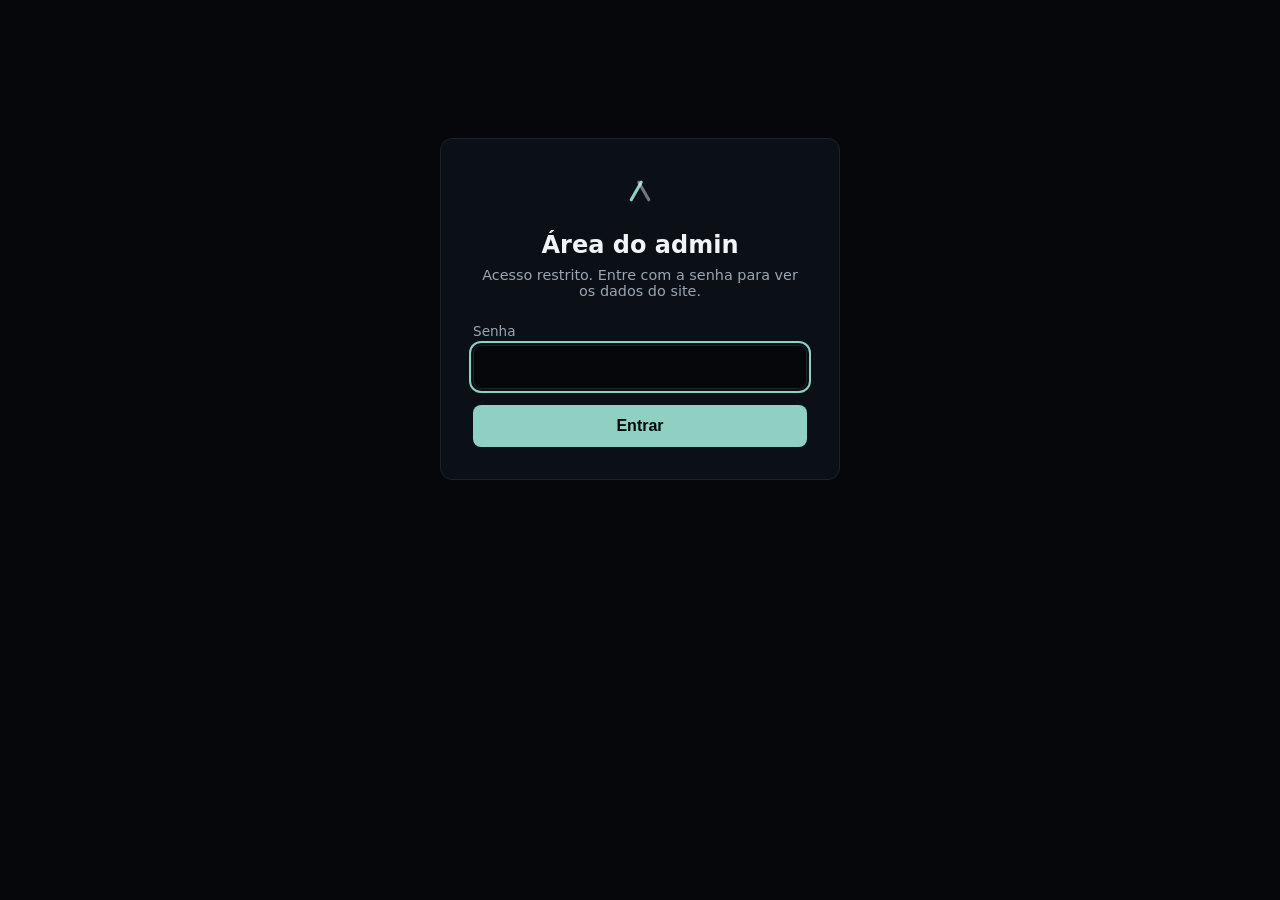
==== hyoga/area/index.html @ 6fb891f3 "feat: área do admin em /hyoga/area — login, analytics e mensagens do formulário (Vercel KV)" ====
<!DOCTYPE html>
<html lang="pt-BR">
<head>
  <meta charset="UTF-8">
  <meta name="viewport" content="width=device-width, initial-scale=1.0">
  <title>Área do admin — Hyoga</title>
  <link rel="icon" href="/favicon.svg" type="image/svg+xml">
  <link rel="stylesheet" href="admin.css">
</head>
<body>
  <main class="wrap">

    <!-- Tela de login -->
    <section id="tela-login" class="card login" hidden>
      <div class="logo-admin" aria-hidden="true">
        <svg viewBox="0 0 64 64" width="40" height="40">
          <path d="M18 46 L34 18" stroke="#8ED0C2" stroke-width="5" stroke-linecap="round" fill="none"/>
          <path d="M46 46 L30 18" stroke="#F2F5F7" stroke-width="5" stroke-linecap="round" fill="none" opacity=".45"/>
        </svg>
      </div>
      <h1>Área do admin</h1>
      <p class="login-sub">Acesso restrito. Entre com a senha para ver os dados do site.</p>
      <form id="form-login" autocomplete="off">
        <label for="senha">Senha</label>
        <input type="password" id="senha" name="senha" required autocomplete="current-password">
        <p class="erro" id="erro-login" role="alert" hidden></p>
        <button type="submit" id="btn-entrar">Entrar</button>
      </form>
    </section>

    <!-- Painel com os dados -->
    <section id="tela-painel" hidden>
      <header class="painel-topo">
        <p class="marca">HYOGA — Área do admin</p>
        <button type="button" id="btn-sair" class="botao-secundario">Sair</button>
      </header>

      <h1>Visão geral</h1>

      <div class="grade" id="grade-stats"></div>

      <h2>Mensagens do formulário</h2>
      <p class="vazio" id="sem-msgs" hidden>Nenhuma mensagem recebida ainda. As mensagens enviadas pelo formulário do site aparecem aqui.</p>
      <div class="lista" id="lista-msgs"></div>
    </section>

  </main>
  <script src="admin.js"></script>
</body>
</html>
---- hyoga/area/admin.css ----
/* Área do admin — mesma linguagem visual do site, mais simples */
:root {
  --bg: #05070A;
  --bg-2: #0B0F16;
  --cyan: #8ED0C2;
  --cyan-hover: #6FB8A8;
  --texto: #F2F5F7;
  --texto-2: #9AA6B2;
  --borda: #1C232C;
  --erro: #FF5C5C;
}

* {
  box-sizing: border-box;
  margin: 0;
  padding: 0;
}

body {
  background: var(--bg);
  color: var(--texto);
  font-family: system-ui, -apple-system, 'Segoe UI', Roboto, sans-serif;
  min-height: 100vh;
  padding: 48px 16px;
}

.wrap {
  max-width: 900px;
  margin: 0 auto;
}

[hidden] {
  display: none !important;
}

/* ---- login ---- */
.login {
  max-width: 400px;
  margin: 10vh auto 0;
  text-align: center;
}

.logo-admin {
  margin-bottom: 16px;
}

h1 {
  font-size: 1.5rem;
  margin-bottom: 8px;
}

.login-sub {
  color: var(--texto-2);
  font-size: 0.9rem;
  margin-bottom: 24px;
}

.card {
  background: var(--bg-2);
  border: 1px solid var(--borda);
  border-radius: 12px;
  padding: 32px;
}

form label {
  display: block;
  text-align: left;
  font-size: 0.85rem;
  color: var(--texto-2);
  margin-bottom: 6px;
}

input {
  width: 100%;
  background: var(--bg);
  border: 1px solid var(--borda);
  border-radius: 8px;
  color: var(--texto);
  padding: 12px 14px;
  font-size: 1rem;
  margin-bottom: 16px;
}

input:focus-visible {
  outline: 2px solid var(--cyan);
  outline-offset: 2px;
}

button {
  width: 100%;
  background: var(--cyan);
  color: #05070A;
  border: 0;
  border-radius: 8px;
  padding: 12px 16px;
  font-size: 1rem;
  font-weight: 600;
  cursor: pointer;
}

button:hover {
  background: var(--cyan-hover);
}

button:disabled {
  opacity: 0.6;
  cursor: default;
}

.erro {
  color: var(--erro);
  font-size: 0.85rem;
  text-align: left;
  margin: -8px 0 16px;
}

/* ---- painel ---- */
.painel-topo {
  display: flex;
  justify-content: space-between;
  align-items: center;
  margin-bottom: 32px;
}

.marca {
  color: var(--texto-2);
  font-size: 0.8rem;
  letter-spacing: 0.12em;
  text-transform: uppercase;
}

.botao-secundario {
  width: auto;
  background: transparent;
  color: var(--cyan);
  border: 1px solid var(--cyan);
  padding: 8px 16px;
  font-size: 0.85rem;
}

.botao-secundario:hover {
  background: rgba(142, 208, 194, 0.1);
}

.grade {
  display: grid;
  grid-template-columns: repeat(auto-fit, minmax(160px, 1fr));
  gap: 12px;
  margin-bottom: 40px;
}

.stat {
  background: var(--bg-2);
  border: 1px solid var(--borda);
  border-radius: 12px;
  padding: 20px;
}

.stat-numero {
  font-size: 1.8rem;
  font-weight: 700;
  color: var(--cyan);
}

.stat-nome {
  color: var(--texto-2);
  font-size: 0.8rem;
  margin-top: 4px;
}

h2 {
  font-size: 1.1rem;
  margin-bottom: 16px;
}

.lista {
  display: flex;
  flex-direction: column;
  gap: 12px;
}

.msg {
  background: var(--bg-2);
  border: 1px solid var(--borda);
  border-radius: 12px;
  padding: 16px 20px;
}

.msg-topo {
  display: flex;
  justify-content: space-between;
  gap: 12px;
  margin-bottom: 8px;
}

.msg-nome {
  font-weight: 600;
}

.msg-data {
  color: var(--texto-2);
  font-size: 0.8rem;
  white-space: nowrap;
}

.msg-linha {
  color: var(--texto-2);
  font-size: 0.9rem;
  line-height: 1.6;
}

.msg-linha strong {
  color: var(--texto);
  font-weight: 500;
}

.vazio {
  color: var(--texto-2);
  font-size: 0.9rem;
  margin-bottom: 16px;
}
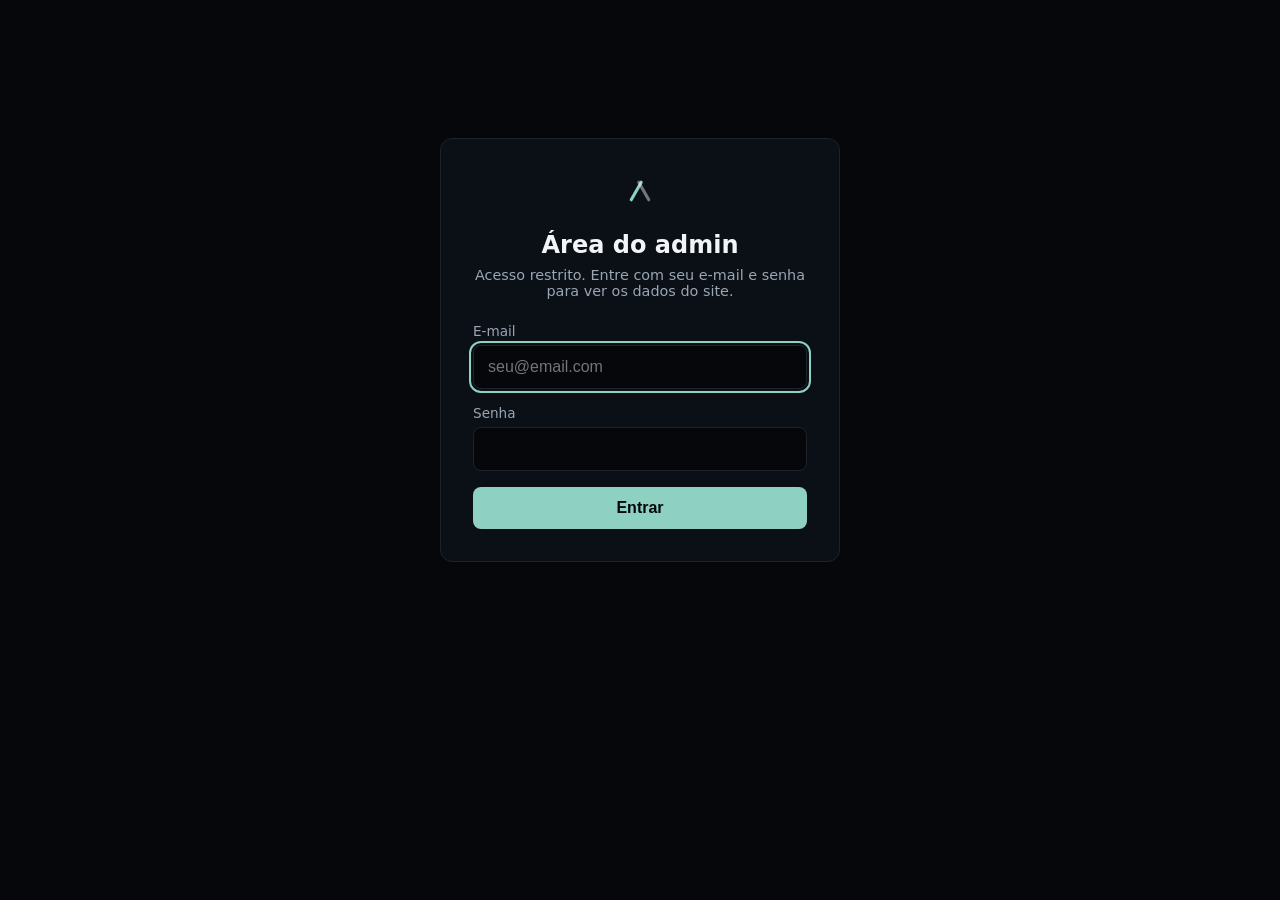
==== commit ed6c1961: "feat: login da área admin via Firebase Auth com rate limit" ====
--- a/hyoga/area/index.html
+++ b/hyoga/area/index.html
@@ -10,7 +10,7 @@
 <body>
   <main class="wrap">
 
-    <!-- Tela de login -->
+    
     <section id="tela-login" class="card login" hidden>
       <div class="logo-admin" aria-hidden="true">
         <svg viewBox="0 0 64 64" width="40" height="40">
@@ -19,8 +19,10 @@
         </svg>
       </div>
       <h1>Área do admin</h1>
-      <p class="login-sub">Acesso restrito. Entre com a senha para ver os dados do site.</p>
-      <form id="form-login" autocomplete="off">
+      <p class="login-sub">Acesso restrito. Entre com seu e-mail e senha para ver os dados do site.</p>
+      <form id="form-login" autocomplete="on">
+        <label for="email">E-mail</label>
+        <input type="email" id="email" name="email" required autocomplete="username" placeholder="seu@email.com">
         <label for="senha">Senha</label>
         <input type="password" id="senha" name="senha" required autocomplete="current-password">
         <p class="erro" id="erro-login" role="alert" hidden></p>
@@ -28,7 +30,7 @@
       </form>
     </section>
 
-    <!-- Painel com os dados -->
+    
     <section id="tela-painel" hidden>
       <header class="painel-topo">
         <p class="marca">HYOGA — Área do admin</p>
--- a/hyoga/area/admin.css
+++ b/hyoga/area/admin.css
@@ -1,4 +1,4 @@
-/* Área do admin — mesma linguagem visual do site, mais simples */
+
 :root {
   --bg: #05070A;
   --bg-2: #0B0F16;
@@ -33,7 +33,6 @@
   display: none !important;
 }
 
-/* ---- login ---- */
 .login {
   max-width: 400px;
   margin: 10vh auto 0;
@@ -114,7 +113,6 @@
   margin: -8px 0 16px;
 }
 
-/* ---- painel ---- */
 .painel-topo {
   display: flex;
   justify-content: space-between;
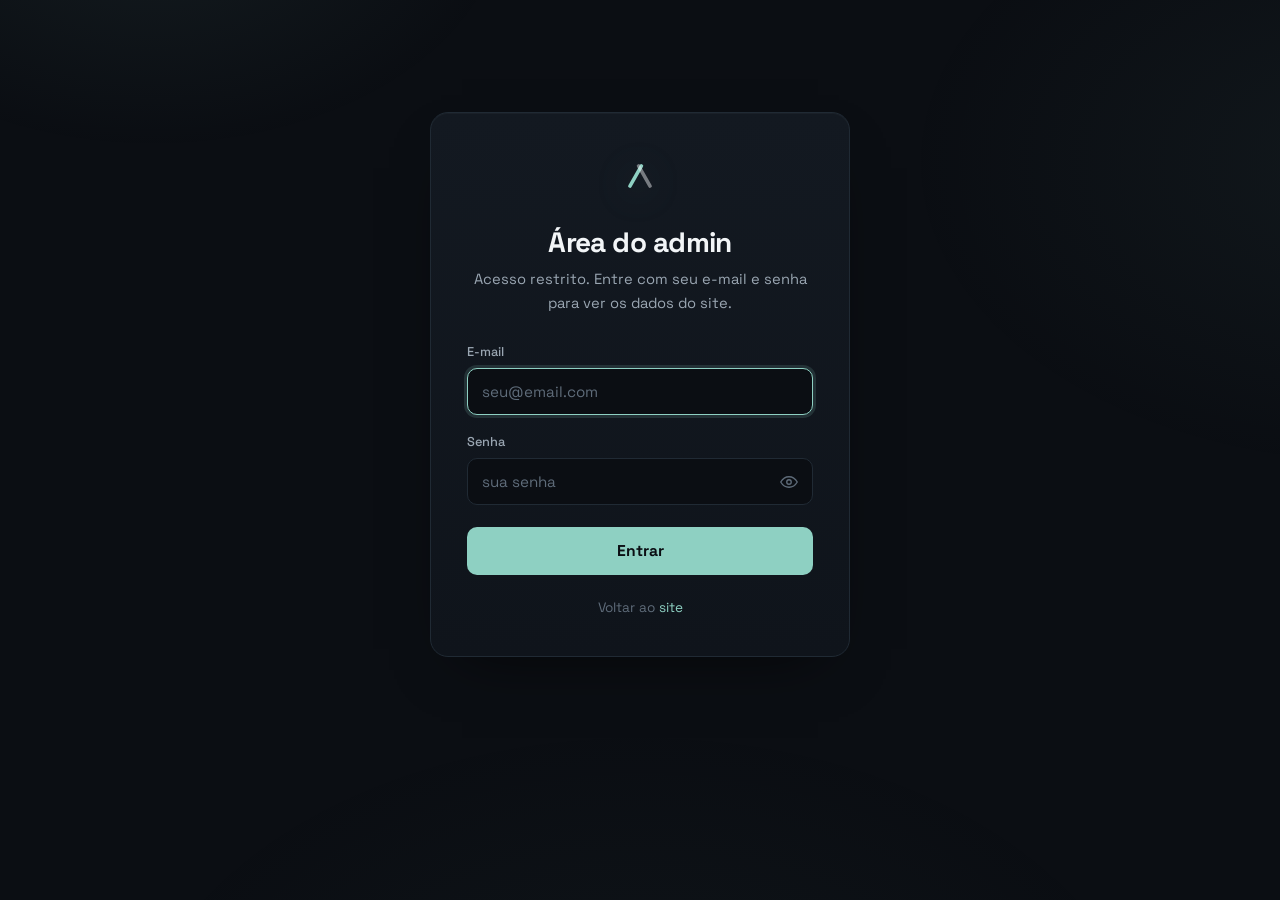
==== commit 45bf3075: "feat: redesenho do painel admin (login, stats com icones, filtro de mensagens)" ====
--- a/hyoga/area/index.html
+++ b/hyoga/area/index.html
@@ -3,17 +3,22 @@
 <head>
   <meta charset="UTF-8">
   <meta name="viewport" content="width=device-width, initial-scale=1.0">
+  <meta name="color-scheme" content="dark">
   <title>Área do admin — Hyoga</title>
   <link rel="icon" href="/favicon.svg" type="image/svg+xml">
-  <link rel="stylesheet" href="admin.css">
+  <link rel="preconnect" href="https://fonts.googleapis.com">
+  <link rel="preconnect" href="https://fonts.gstatic.com" crossorigin>
+  <link href="https://fonts.googleapis.com/css2?family=Space+Grotesk:wght@400;500;600;700&display=swap" rel="stylesheet">
+  <link rel="stylesheet" href="/hyoga/area/admin.css">
 </head>
 <body>
+  <div class="brilho" aria-hidden="true"></div>
+
   <main class="wrap">
 
-    
     <section id="tela-login" class="card login" hidden>
       <div class="logo-admin" aria-hidden="true">
-        <svg viewBox="0 0 64 64" width="40" height="40">
+        <svg viewBox="0 0 64 64" width="46" height="46">
           <path d="M18 46 L34 18" stroke="#8ED0C2" stroke-width="5" stroke-linecap="round" fill="none"/>
           <path d="M46 46 L30 18" stroke="#F2F5F7" stroke-width="5" stroke-linecap="round" fill="none" opacity=".45"/>
         </svg>
@@ -21,32 +26,96 @@
       <h1>Área do admin</h1>
       <p class="login-sub">Acesso restrito. Entre com seu e-mail e senha para ver os dados do site.</p>
       <form id="form-login" autocomplete="on">
-        <label for="email">E-mail</label>
-        <input type="email" id="email" name="email" required autocomplete="username" placeholder="seu@email.com">
-        <label for="senha">Senha</label>
-        <input type="password" id="senha" name="senha" required autocomplete="current-password">
+        <div class="campo">
+          <label for="email">E-mail</label>
+          <input type="email" id="email" name="email" required autocomplete="username" placeholder="seu@email.com">
+        </div>
+        <div class="campo">
+          <label for="senha">Senha</label>
+          <div class="input-senha">
+            <input type="password" id="senha" name="senha" required autocomplete="current-password" placeholder="sua senha">
+            <button type="button" id="btn-ver-senha" class="ver-senha" aria-label="Mostrar senha" aria-pressed="false">
+              <svg class="icone-olho" viewBox="0 0 24 24" aria-hidden="true"><path d="M1 12s4-7 11-7 11 7 11 7-4 7-11 7S1 12 1 12z"/><circle cx="12" cy="12" r="3"/></svg>
+              <svg class="icone-olho-fechado" viewBox="0 0 24 24" aria-hidden="true"><path d="M17.94 17.94A10.07 10.07 0 0 1 12 20c-7 0-11-8-11-8a18.45 18.45 0 0 1 5.06-5.94M9.9 4.24A9.12 9.12 0 0 1 12 4c7 0 11 8 11 8a18.5 18.5 0 0 1-2.16 3.19m-6.72-1.07a3 3 0 1 1-4.24-4.24"/><path d="M1 1l22 22"/></svg>
+            </button>
+          </div>
+        </div>
         <p class="erro" id="erro-login" role="alert" hidden></p>
         <button type="submit" id="btn-entrar">Entrar</button>
       </form>
+      <p class="login-voltar">Voltar ao <a href="/">site</a></p>
     </section>
 
-    
     <section id="tela-painel" hidden>
       <header class="painel-topo">
-        <p class="marca">HYOGA — Área do admin</p>
-        <button type="button" id="btn-sair" class="botao-secundario">Sair</button>
+        <div class="marca">
+          <svg class="marca-mark" viewBox="0 0 64 64" aria-hidden="true">
+            <path d="M18 46 L34 18" stroke="#8ED0C2" stroke-width="5" stroke-linecap="round" fill="none"/>
+            <path d="M46 46 L30 18" stroke="#F2F5F7" stroke-width="5" stroke-linecap="round" fill="none" opacity=".45"/>
+          </svg>
+          <div class="marca-texto">
+            <p class="marca-nome">HYOGA</p>
+            <p class="marca-sub">Área do admin</p>
+          </div>
+        </div>
+        <div class="topo-acoes">
+          <button type="button" id="btn-atualizar" class="botao-icone" aria-label="Atualizar dados" title="Atualizar dados">
+            <svg viewBox="0 0 24 24" aria-hidden="true"><path d="M21 12a9 9 0 1 1-2.64-6.36"/><path d="M21 3v6h-6"/></svg>
+          </button>
+          <button type="button" id="btn-sair" class="botao-secundario">Sair</button>
+        </div>
       </header>
 
-      <h1>Visão geral</h1>
+      <div class="cabecalho-painel">
+        <div>
+          <h1>Visão geral</h1>
+          <p class="data-hoje" id="data-hoje"></p>
+        </div>
+        <p class="ultima-atualizacao" id="ultima-atualizacao" hidden></p>
+      </div>
 
-      <div class="grade" id="grade-stats"></div>
+      <div class="skeleton" id="skeleton-stats" aria-hidden="true">
+        <div class="sk sk-destaque"></div>
+        <div class="sk sk-destaque"></div>
+        <div class="sk sk-linha"></div>
+        <div class="sk sk-rede"></div>
+        <div class="sk sk-rede"></div>
+        <div class="sk sk-rede"></div>
+        <div class="sk sk-rede"></div>
+        <div class="sk sk-rede"></div>
+        <div class="sk sk-rede"></div>
+        <div class="sk sk-rede"></div>
+      </div>
 
-      <h2>Mensagens do formulário</h2>
-      <p class="vazio" id="sem-msgs" hidden>Nenhuma mensagem recebida ainda. As mensagens enviadas pelo formulário do site aparecem aqui.</p>
-      <div class="lista" id="lista-msgs"></div>
+      <div id="conteudo-stats" hidden>
+        <div class="grade grade-destaque" id="stats-destaque"></div>
+        <div class="secao">
+          <h2>Redes e links</h2>
+          <div class="grade grade-redes" id="grade-redes"></div>
+        </div>
+      </div>
+
+      <section class="secao secao-msgs" aria-labelledby="titulo-msgs">
+        <div class="msgs-topo">
+          <div>
+            <h2 id="titulo-msgs">Mensagens do formulário</h2>
+            <p class="msgs-sub" id="msgs-sub"></p>
+          </div>
+          <div class="busca">
+            <svg viewBox="0 0 24 24" aria-hidden="true"><circle cx="11" cy="11" r="7"/><path d="M21 21l-4.3-4.3"/></svg>
+            <input type="search" id="busca-msgs" placeholder="Filtrar mensagens" aria-label="Filtrar mensagens">
+          </div>
+        </div>
+        <div class="vazio" id="sem-msgs" hidden>
+          <svg class="vazio-icone" viewBox="0 0 24 24" aria-hidden="true"><rect x="2" y="4" width="20" height="16" rx="2"/><path d="M22 6l-10 7L2 6"/></svg>
+          <p class="vazio-titulo" id="sem-msgs-titulo">Nenhuma mensagem ainda</p>
+          <p class="vazio-texto" id="sem-msgs-texto">As mensagens enviadas pelo formulário do site aparecem aqui.</p>
+        </div>
+        <div class="lista" id="lista-msgs"></div>
+      </section>
     </section>
 
   </main>
-  <script src="admin.js"></script>
+  <script src="/hyoga/area/admin.js"></script>
 </body>
 </html>
--- a/hyoga/area/admin.css
+++ b/hyoga/area/admin.css
@@ -1,13 +1,20 @@
 
 :root {
-  --bg: #05070A;
-  --bg-2: #0B0F16;
+  --bg: #0B0E13;
+  --bg-2: #11161D;
+  --bg-3: #151C24;
   --cyan: #8ED0C2;
-  --cyan-hover: #6FB8A8;
+  --cyan-forte: #6FB8A8;
+  --cyan-suave: rgba(142, 208, 194, 0.12);
   --texto: #F2F5F7;
   --texto-2: #9AA6B2;
-  --borda: #1C232C;
-  --erro: #FF5C5C;
+  --texto-3: #5F6C7A;
+  --borda: #202A34;
+  --borda-2: #2C3946;
+  --erro: #FF6B6B;
+  --raio: 14px;
+  --raio-2: 10px;
+  --transicao: 180ms ease;
 }
 
 * {
@@ -16,159 +23,545 @@
   padding: 0;
 }
 
+html {
+  scroll-behavior: smooth;
+}
+
 body {
   background: var(--bg);
   color: var(--texto);
-  font-family: system-ui, -apple-system, 'Segoe UI', Roboto, sans-serif;
-  min-height: 100vh;
-  padding: 48px 16px;
-}
-
-.wrap {
-  max-width: 900px;
-  margin: 0 auto;
+  font-family: 'Space Grotesk', system-ui, -apple-system, 'Segoe UI', Roboto, sans-serif;
+  min-height: 100dvh;
+  padding: 40px 20px 64px;
+  -webkit-font-smoothing: antialiased;
 }
 
 [hidden] {
   display: none !important;
 }
 
+::selection {
+  background: rgba(142, 208, 194, 0.3);
+}
+
+::-webkit-scrollbar {
+  width: 10px;
+}
+
+::-webkit-scrollbar-track {
+  background: transparent;
+}
+
+::-webkit-scrollbar-thumb {
+  background: #232D38;
+  border-radius: 999px;
+  border: 2px solid var(--bg);
+}
+
+.brilho {
+  position: fixed;
+  inset: 0;
+  z-index: 0;
+  pointer-events: none;
+  background:
+    radial-gradient(600px 400px at 12% -10%, rgba(142, 208, 194, 0.07), transparent 60%),
+    radial-gradient(800px 520px at 108% 18%, rgba(142, 208, 194, 0.05), transparent 60%),
+    radial-gradient(900px 600px at 50% 120%, rgba(142, 208, 194, 0.04), transparent 60%);
+}
+
+.wrap {
+  position: relative;
+  z-index: 1;
+  max-width: 1060px;
+  margin: 0 auto;
+}
+
 .login {
-  max-width: 400px;
-  margin: 10vh auto 0;
+  max-width: 420px;
+  margin: 8vh auto 0;
   text-align: center;
+  background: linear-gradient(180deg, #131921, #0F141B);
+  border: 1px solid var(--borda);
+  border-radius: 18px;
+  padding: 40px 36px;
+  box-shadow: 0 24px 60px -32px rgba(0, 0, 0, 0.75), inset 0 1px 0 rgba(255, 255, 255, 0.03);
 }
 
 .logo-admin {
-  margin-bottom: 16px;
+  margin-bottom: 20px;
+}
+
+.logo-admin svg {
+  filter: drop-shadow(0 6px 18px rgba(142, 208, 194, 0.25));
 }
 
 h1 {
-  font-size: 1.5rem;
+  font-size: clamp(1.5rem, 3vw, 1.75rem);
+  font-weight: 700;
+  letter-spacing: -0.02em;
   margin-bottom: 8px;
 }
 
 .login-sub {
   color: var(--texto-2);
-  font-size: 0.9rem;
-  margin-bottom: 24px;
-}
-
-.card {
-  background: var(--bg-2);
-  border: 1px solid var(--borda);
-  border-radius: 12px;
-  padding: 32px;
+  font-size: 0.92rem;
+  line-height: 1.6;
+  margin-bottom: 28px;
+}
+
+.campo {
+  margin-bottom: 18px;
+  text-align: left;
 }
 
 form label {
   display: block;
-  text-align: left;
-  font-size: 0.85rem;
+  font-size: 0.8rem;
+  font-weight: 500;
   color: var(--texto-2);
-  margin-bottom: 6px;
+  margin-bottom: 8px;
 }
 
 input {
   width: 100%;
   background: var(--bg);
   border: 1px solid var(--borda);
-  border-radius: 8px;
+  border-radius: var(--raio-2);
   color: var(--texto);
-  padding: 12px 14px;
-  font-size: 1rem;
-  margin-bottom: 16px;
+  padding: 13px 14px;
+  font-size: 0.95rem;
+  font-family: inherit;
+  transition: border-color var(--transicao), box-shadow var(--transicao), background var(--transicao);
+}
+
+input:hover {
+  border-color: var(--borda-2);
+}
+
+input:focus {
+  outline: none;
+  border-color: var(--cyan);
+  box-shadow: 0 0 0 3px rgba(142, 208, 194, 0.14);
 }
 
 input:focus-visible {
-  outline: 2px solid var(--cyan);
-  outline-offset: 2px;
-}
-
-button {
-  width: 100%;
-  background: var(--cyan);
-  color: #05070A;
+  outline: none;
+}
+
+input::placeholder {
+  color: var(--texto-3);
+}
+
+.input-senha {
+  position: relative;
+}
+
+.input-senha input {
+  padding-right: 46px;
+}
+
+.ver-senha {
+  position: absolute;
+  right: 7px;
+  top: 50%;
+  transform: translateY(-50%);
+  width: 34px;
+  height: 34px;
+  padding: 0;
+  display: grid;
+  place-items: center;
+  background: transparent;
   border: 0;
   border-radius: 8px;
-  padding: 12px 16px;
-  font-size: 1rem;
-  font-weight: 600;
+  color: var(--texto-3);
   cursor: pointer;
-}
-
-button:hover {
-  background: var(--cyan-hover);
-}
-
-button:disabled {
-  opacity: 0.6;
-  cursor: default;
+  transition: color var(--transicao), background var(--transicao);
+}
+
+.ver-senha:hover {
+  color: var(--texto);
+  background: rgba(255, 255, 255, 0.04);
+}
+
+.ver-senha svg {
+  width: 18px;
+  height: 18px;
+  fill: none;
+  stroke: currentColor;
+  stroke-width: 1.8;
+  stroke-linecap: round;
+  stroke-linejoin: round;
+}
+
+.icone-olho-fechado {
+  display: none;
+}
+
+.ver-senha.ativo .icone-olho {
+  display: none;
+}
+
+.ver-senha.ativo .icone-olho-fechado {
+  display: block;
 }
 
 .erro {
   color: var(--erro);
   font-size: 0.85rem;
   text-align: left;
-  margin: -8px 0 16px;
+  margin: -6px 0 14px;
+  background: rgba(255, 107, 107, 0.07);
+  border: 1px solid rgba(255, 107, 107, 0.22);
+  border-radius: 8px;
+  padding: 10px 12px;
+  line-height: 1.5;
+}
+
+button {
+  font-family: inherit;
+}
+
+#btn-entrar {
+  width: 100%;
+  background: var(--cyan);
+  color: #0B0E13;
+  border: 0;
+  border-radius: var(--raio-2);
+  padding: 14px 16px;
+  font-size: 0.98rem;
+  font-weight: 700;
+  cursor: pointer;
+  margin-top: 4px;
+  transition: background var(--transicao), transform var(--transicao), opacity var(--transicao);
+}
+
+#btn-entrar:hover {
+  background: var(--cyan-forte);
+  transform: translateY(-1px);
+}
+
+#btn-entrar:active {
+  transform: scale(0.985);
+}
+
+#btn-entrar:disabled {
+  opacity: 0.55;
+  cursor: default;
+  transform: none;
+}
+
+.login-voltar {
+  margin-top: 24px;
+  font-size: 0.85rem;
+  color: var(--texto-3);
+}
+
+.login-voltar a {
+  color: var(--cyan);
+  text-decoration: none;
+}
+
+.login-voltar a:hover {
+  text-decoration: underline;
 }
 
 .painel-topo {
+  position: sticky;
+  top: 0;
+  z-index: 10;
   display: flex;
   justify-content: space-between;
   align-items: center;
-  margin-bottom: 32px;
+  gap: 16px;
+  padding: 14px 0 18px;
+  margin-bottom: 28px;
+  background: linear-gradient(180deg, rgba(11, 14, 19, 0.94), rgba(11, 14, 19, 0.8) 72%, transparent);
 }
 
 .marca {
-  color: var(--texto-2);
+  display: flex;
+  align-items: center;
+  gap: 12px;
+}
+
+.marca-mark {
+  width: 30px;
+  height: 30px;
+}
+
+.marca-nome {
   font-size: 0.8rem;
-  letter-spacing: 0.12em;
-  text-transform: uppercase;
+  font-weight: 700;
+  letter-spacing: 0.18em;
+}
+
+.marca-sub {
+  font-size: 0.72rem;
+  color: var(--texto-3);
+  margin-top: 2px;
+}
+
+.topo-acoes {
+  display: flex;
+  align-items: center;
+  gap: 10px;
 }
 
 .botao-secundario {
   width: auto;
   background: transparent;
   color: var(--cyan);
-  border: 1px solid var(--cyan);
-  padding: 8px 16px;
+  border: 1px solid rgba(142, 208, 194, 0.35);
+  padding: 9px 18px;
+  border-radius: 999px;
   font-size: 0.85rem;
+  font-weight: 600;
+  cursor: pointer;
+  transition: background var(--transicao), border-color var(--transicao), transform var(--transicao);
 }
 
 .botao-secundario:hover {
-  background: rgba(142, 208, 194, 0.1);
+  background: var(--cyan-suave);
+  border-color: var(--cyan);
+}
+
+.botao-secundario:active {
+  transform: scale(0.97);
+}
+
+.botao-icone {
+  width: 38px;
+  height: 38px;
+  padding: 0;
+  display: grid;
+  place-items: center;
+  background: transparent;
+  border: 1px solid var(--borda);
+  border-radius: 999px;
+  color: var(--texto-2);
+  cursor: pointer;
+  transition: color var(--transicao), border-color var(--transicao), background var(--transicao);
+}
+
+.botao-icone:hover {
+  color: var(--cyan);
+  border-color: var(--borda-2);
+  background: var(--bg-2);
+}
+
+.botao-icone:active {
+  transform: scale(0.96);
+}
+
+.botao-icone:disabled {
+  opacity: 0.5;
+  cursor: default;
+}
+
+.botao-icone svg {
+  width: 16px;
+  height: 16px;
+  fill: none;
+  stroke: currentColor;
+  stroke-width: 1.8;
+  stroke-linecap: round;
+  stroke-linejoin: round;
+}
+
+.botao-icone.girando svg {
+  animation: girar 0.8s linear infinite;
+}
+
+@keyframes girar {
+  to {
+    transform: rotate(360deg);
+  }
+}
+
+.cabecalho-painel {
+  display: flex;
+  justify-content: space-between;
+  align-items: flex-end;
+  gap: 16px;
+  flex-wrap: wrap;
+  margin-bottom: 24px;
+}
+
+.data-hoje {
+  color: var(--texto-2);
+  font-size: 0.9rem;
+  margin-top: 6px;
+  text-transform: capitalize;
+}
+
+.ultima-atualizacao {
+  color: var(--texto-3);
+  font-size: 0.78rem;
+  white-space: nowrap;
 }
 
 .grade {
   display: grid;
-  grid-template-columns: repeat(auto-fit, minmax(160px, 1fr));
-  gap: 12px;
-  margin-bottom: 40px;
+  gap: 14px;
+}
+
+.grade-destaque {
+  grid-template-columns: repeat(auto-fit, minmax(240px, 1fr));
+}
+
+.grade-redes {
+  grid-template-columns: repeat(auto-fill, minmax(148px, 1fr));
 }
 
 .stat {
-  background: var(--bg-2);
+  position: relative;
+  overflow: hidden;
+  background: linear-gradient(180deg, #121820, #0F141B);
   border: 1px solid var(--borda);
-  border-radius: 12px;
-  padding: 20px;
-}
-
-.stat-numero {
-  font-size: 1.8rem;
-  font-weight: 700;
+  border-radius: var(--raio);
+  padding: 18px 20px;
+  transition: transform var(--transicao), border-color var(--transicao), background var(--transicao);
+}
+
+.stat:hover {
+  border-color: var(--borda-2);
+  transform: translateY(-2px);
+}
+
+.stat-destaque {
+  padding: 22px 24px;
+  background: linear-gradient(180deg, #131B22, #0F151C);
+  border-color: rgba(142, 208, 194, 0.16);
+}
+
+.stat-destaque::before {
+  content: '';
+  position: absolute;
+  inset: 0 auto 0 0;
+  width: 3px;
+  background: linear-gradient(180deg, var(--cyan), rgba(142, 208, 194, 0.12));
+}
+
+.stat-topo {
+  display: flex;
+  align-items: center;
+  gap: 10px;
+  margin-bottom: 14px;
+}
+
+.stat-icone {
+  width: 34px;
+  height: 34px;
+  border-radius: 10px;
+  display: grid;
+  place-items: center;
+  background: var(--cyan-suave);
   color: var(--cyan);
+  flex: none;
+}
+
+.stat-icone svg {
+  width: 17px;
+  height: 17px;
+  fill: none;
+  stroke: currentColor;
+  stroke-width: 1.8;
+  stroke-linecap: round;
+  stroke-linejoin: round;
 }
 
 .stat-nome {
   color: var(--texto-2);
-  font-size: 0.8rem;
+  font-size: 0.82rem;
+  font-weight: 500;
+}
+
+.stat-numero {
+  font-size: 2rem;
+  font-weight: 700;
+  letter-spacing: -0.02em;
+  line-height: 1.1;
+  font-variant-numeric: tabular-nums;
+  color: var(--cyan);
+}
+
+.stat-sub {
+  color: var(--texto-3);
+  font-size: 0.78rem;
+  margin-top: 8px;
+}
+
+.stat-rede .stat-icone {
+  width: 30px;
+  height: 30px;
+  border-radius: 9px;
+  margin-bottom: 12px;
+}
+
+.stat-rede .stat-numero {
+  font-size: 1.4rem;
+  color: var(--texto);
+  margin-top: 8px;
+}
+
+.secao {
+  margin-top: 36px;
+}
+
+.secao h2 {
+  font-size: 0.95rem;
+  font-weight: 600;
+  margin-bottom: 16px;
+  letter-spacing: 0.01em;
+}
+
+.secao-msgs {
+  margin-top: 44px;
+}
+
+.msgs-topo {
+  display: flex;
+  justify-content: space-between;
+  align-items: flex-end;
+  gap: 16px;
+  flex-wrap: wrap;
+  margin-bottom: 18px;
+}
+
+.msgs-sub {
+  color: var(--texto-3);
+  font-size: 0.82rem;
   margin-top: 4px;
 }
 
-h2 {
-  font-size: 1.1rem;
-  margin-bottom: 16px;
+.busca {
+  position: relative;
+  width: min(320px, 100%);
+}
+
+.busca svg {
+  position: absolute;
+  left: 13px;
+  top: 50%;
+  transform: translateY(-50%);
+  width: 15px;
+  height: 15px;
+  fill: none;
+  stroke: var(--texto-3);
+  stroke-width: 1.8;
+  stroke-linecap: round;
+  pointer-events: none;
+}
+
+.busca input {
+  padding: 10px 14px 10px 38px;
+  background: var(--bg-2);
+  border-radius: 999px;
+  font-size: 0.85rem;
+}
+
+input[type="search"]::-webkit-search-cancel-button {
+  -webkit-appearance: none;
 }
 
 .lista {
@@ -180,40 +573,237 @@
 .msg {
   background: var(--bg-2);
   border: 1px solid var(--borda);
+  border-radius: var(--raio);
+  padding: 18px 20px;
+  transition: transform var(--transicao), border-color var(--transicao), background var(--transicao);
+}
+
+.msg:hover {
+  border-color: var(--borda-2);
+  background: var(--bg-3);
+  transform: translateY(-1px);
+}
+
+.msg-topo {
+  display: flex;
+  justify-content: space-between;
+  align-items: center;
+  gap: 14px;
+  margin-bottom: 12px;
+}
+
+.msg-autor {
+  display: flex;
+  align-items: center;
+  gap: 12px;
+  min-width: 0;
+}
+
+.msg-autor-info {
+  min-width: 0;
+}
+
+.avatar {
+  width: 40px;
+  height: 40px;
   border-radius: 12px;
-  padding: 16px 20px;
-}
-
-.msg-topo {
-  display: flex;
-  justify-content: space-between;
-  gap: 12px;
-  margin-bottom: 8px;
+  background: var(--cyan-suave);
+  border: 1px solid rgba(142, 208, 194, 0.22);
+  color: var(--cyan);
+  display: grid;
+  place-items: center;
+  font-weight: 700;
+  font-size: 0.95rem;
+  flex: none;
 }
 
 .msg-nome {
   font-weight: 600;
+  font-size: 0.95rem;
+  overflow: hidden;
+  text-overflow: ellipsis;
+  white-space: nowrap;
 }
 
 .msg-data {
+  color: var(--texto-3);
+  font-size: 0.78rem;
+  margin-top: 2px;
+}
+
+.badge-elo {
+  flex: none;
+  font-size: 0.75rem;
+  font-weight: 600;
+  padding: 4px 11px;
+  border-radius: 999px;
+  color: var(--cor-elo);
+  background: color-mix(in srgb, var(--cor-elo) 14%, transparent);
+  border: 1px solid color-mix(in srgb, var(--cor-elo) 38%, transparent);
+  white-space: nowrap;
+}
+
+.msg-objetivo {
+  font-size: 0.95rem;
+  line-height: 1.55;
+  margin-bottom: 14px;
+  text-wrap: pretty;
+}
+
+.msg-metas {
+  display: flex;
+  flex-wrap: wrap;
+  gap: 10px;
+  padding-top: 12px;
+  border-top: 1px solid var(--borda);
+}
+
+.meta {
+  display: inline-flex;
+  align-items: center;
+  gap: 7px;
+  font-size: 0.82rem;
   color: var(--texto-2);
-  font-size: 0.8rem;
-  white-space: nowrap;
-}
-
-.msg-linha {
-  color: var(--texto-2);
-  font-size: 0.9rem;
-  line-height: 1.6;
-}
-
-.msg-linha strong {
+  background: var(--bg);
+  border: 1px solid var(--borda);
+  border-radius: 999px;
+  padding: 5px 12px;
+}
+
+.meta b {
   color: var(--texto);
   font-weight: 500;
 }
 
+.meta-icone {
+  color: var(--cyan);
+  display: grid;
+  place-items: center;
+}
+
+.meta-icone svg {
+  width: 13px;
+  height: 13px;
+  fill: none;
+  stroke: currentColor;
+  stroke-width: 2;
+  stroke-linecap: round;
+  stroke-linejoin: round;
+}
+
 .vazio {
-  color: var(--texto-2);
-  font-size: 0.9rem;
-  margin-bottom: 16px;
-}
+  text-align: center;
+  padding: 56px 24px;
+  border: 1px dashed var(--borda-2);
+  border-radius: var(--raio);
+  background: rgba(255, 255, 255, 0.015);
+}
+
+.vazio-icone {
+  width: 34px;
+  height: 34px;
+  fill: none;
+  stroke: var(--texto-3);
+  stroke-width: 1.5;
+  stroke-linecap: round;
+  stroke-linejoin: round;
+  margin-bottom: 14px;
+}
+
+.vazio-titulo {
+  font-weight: 600;
+  font-size: 0.95rem;
+  margin-bottom: 6px;
+}
+
+.vazio-texto {
+  color: var(--texto-3);
+  font-size: 0.85rem;
+  max-width: 420px;
+  margin: 0 auto;
+  line-height: 1.6;
+}
+
+.skeleton {
+  display: grid;
+  grid-template-columns: repeat(2, 1fr);
+  gap: 14px;
+}
+
+.sk {
+  border-radius: var(--raio);
+  background: linear-gradient(100deg, #121820 40%, #1A232D 50%, #121820 60%);
+  background-size: 200% 100%;
+  animation: brilho-sk 1.4s linear infinite;
+}
+
+.sk-destaque {
+  height: 118px;
+}
+
+.sk-linha {
+  grid-column: 1 / -1;
+  height: 18px;
+  width: 170px;
+  border-radius: 6px;
+}
+
+.sk-rede {
+  height: 92px;
+}
+
+@keyframes brilho-sk {
+  to {
+    background-position: -200% 0;
+  }
+}
+
+:focus-visible {
+  outline: 2px solid var(--cyan);
+  outline-offset: 2px;
+}
+
+@media (prefers-reduced-motion: reduce) {
+  *,
+  *::before,
+  *::after {
+    animation-duration: 0.01ms !important;
+    animation-iteration-count: 1 !important;
+    transition-duration: 0.01ms !important;
+  }
+}
+
+@media (max-width: 640px) {
+  body {
+    padding: 28px 14px 48px;
+  }
+
+  .login {
+    padding: 32px 24px;
+  }
+
+  .grade-destaque {
+    grid-template-columns: 1fr;
+  }
+
+  .skeleton {
+    grid-template-columns: 1fr;
+  }
+
+  .msgs-topo {
+    flex-direction: column;
+    align-items: stretch;
+  }
+
+  .busca {
+    width: 100%;
+  }
+
+  .msg-topo {
+    align-items: flex-start;
+  }
+
+  .badge-elo {
+    margin-top: 2px;
+  }
+}
